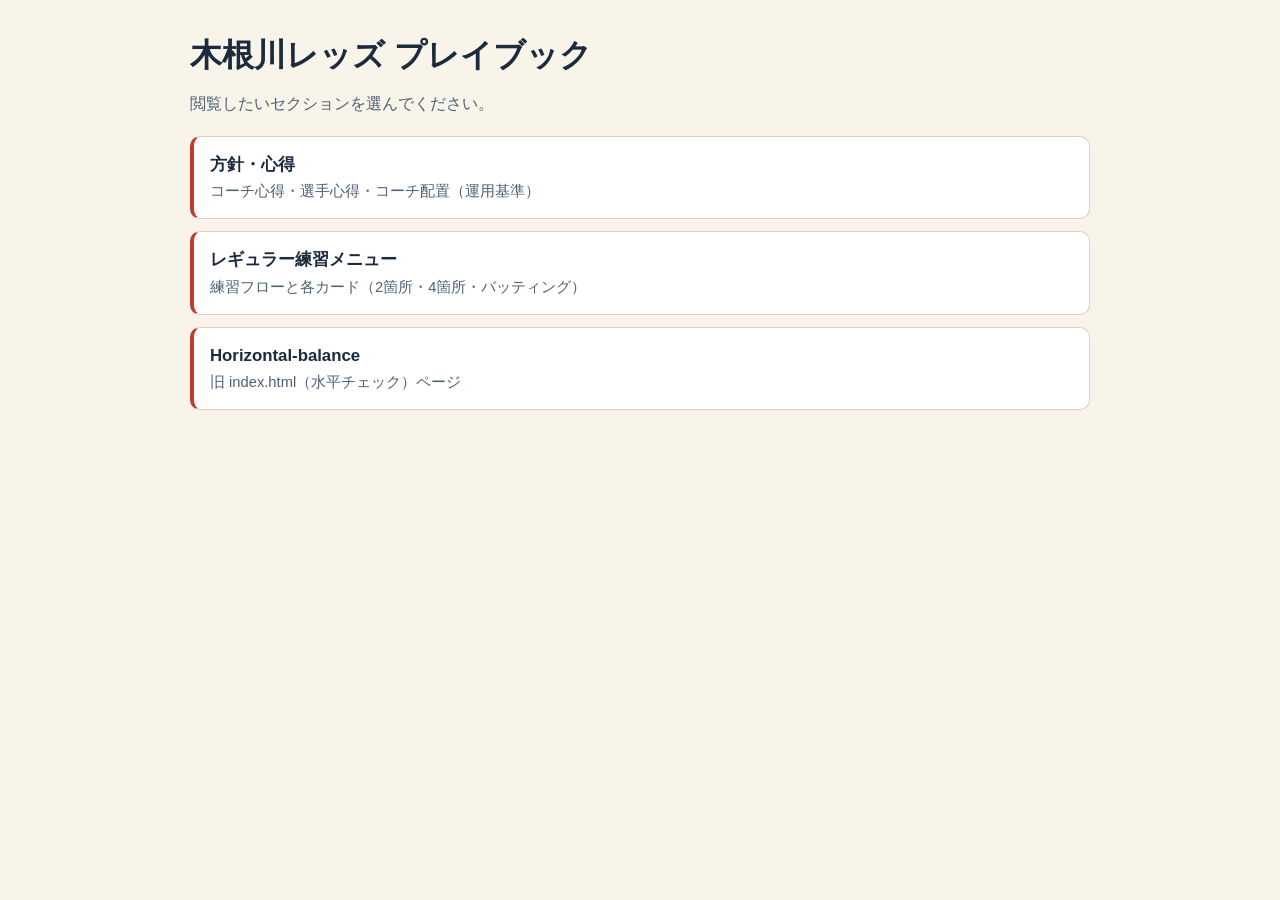
==== index.html @ f2323adc "Replace index with navigation hub and move old page to Horizontal-balance" ====
<!DOCTYPE html>
<html lang="ja">
<head>
  <meta charset="UTF-8">
  <meta name="viewport" content="width=device-width, initial-scale=1.0">
  <title>木根川レッズ プレイブック</title>
  <style>
    :root{--bg:#f8f4ea;--ink:#1b2a3d;--muted:#4d6074;--line:#d9d1c1;--card:#fff;--accent:#c43a2e}
    body{font-family:-apple-system,BlinkMacSystemFont,"Segoe UI",sans-serif;line-height:1.7;margin:0;background:var(--bg);color:var(--ink)}
    .wrap{max-width:900px;margin:0 auto;padding:28px 20px 40px}
    h1{font-size:2rem;margin:0 0 8px}
    p{margin:.4rem 0}
    .lead{color:var(--muted);margin-bottom:18px}
    .grid{display:grid;grid-template-columns:1fr;gap:12px}
    .card{display:block;background:var(--card);border:1px solid var(--line);border-left:4px solid var(--accent);border-radius:10px;padding:14px 16px;text-decoration:none;color:var(--ink)}
    .card-title{font-weight:700;font-size:1.05rem}
    .card-desc{font-size:.92rem;color:var(--muted)}
  </style>
</head>
<body>
  <main class="wrap">
    <h1>木根川レッズ プレイブック</h1>
    <p class="lead">閲覧したいセクションを選んでください。</p>

    <div class="grid">
      <a class="card" href="policy-mindset.html">
        <div class="card-title">方針・心得</div>
        <div class="card-desc">コーチ心得・選手心得・コーチ配置（運用基準）</div>
      </a>

      <a class="card" href="regular-practice-menu.html">
        <div class="card-title">レギュラー練習メニュー</div>
        <div class="card-desc">練習フローと各カード（2箇所・4箇所・バッティング）</div>
      </a>

      <a class="card" href="Horizontal-balance.html">
        <div class="card-title">Horizontal-balance</div>
        <div class="card-desc">旧 index.html（水平チェック）ページ</div>
      </a>
    </div>
  </main>
</body>
</html>
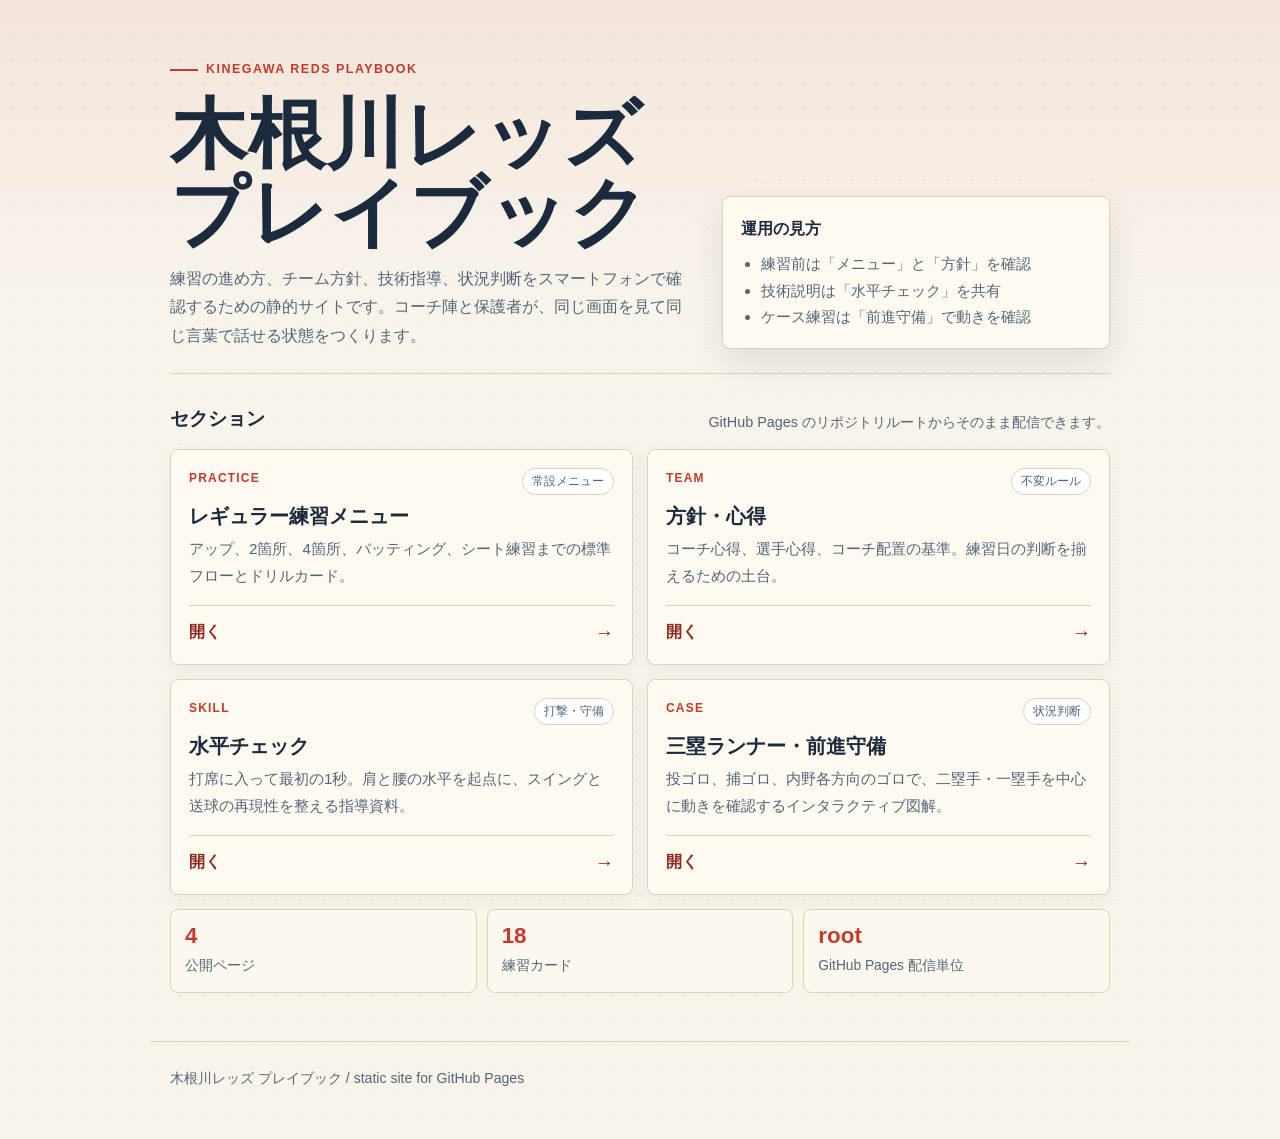
==== commit 0996087d: "Update static site" ====
--- a/index.html
+++ b/index.html
@@ -3,41 +3,197 @@
 <head>
   <meta charset="UTF-8">
   <meta name="viewport" content="width=device-width, initial-scale=1.0">
+  <meta name="theme-color" content="#1b2a3d">
+  <meta name="description" content="木根川レッズのコーチ陣・保護者向けプレイブック。練習メニュー、方針、指導資料、状況判断をスマートフォンで確認できます。">
   <title>木根川レッズ プレイブック</title>
   <style>
-    :root{--bg:#f8f4ea;--ink:#1b2a3d;--muted:#4d6074;--line:#d9d1c1;--card:#fff;--accent:#c43a2e}
-    body{font-family:-apple-system,BlinkMacSystemFont,"Segoe UI",sans-serif;line-height:1.7;margin:0;background:var(--bg);color:var(--ink)}
-    .wrap{max-width:900px;margin:0 auto;padding:28px 20px 40px}
-    h1{font-size:2rem;margin:0 0 8px}
-    p{margin:.4rem 0}
-    .lead{color:var(--muted);margin-bottom:18px}
-    .grid{display:grid;grid-template-columns:1fr;gap:12px}
-    .card{display:block;background:var(--card);border:1px solid var(--line);border-left:4px solid var(--accent);border-radius:10px;padding:14px 16px;text-decoration:none;color:var(--ink)}
-    .card-title{font-weight:700;font-size:1.05rem}
-    .card-desc{font-size:.92rem;color:var(--muted)}
+    :root{
+      --bg:#f8f4ea;
+      --paper:#fffaf0;
+      --ink:#1b2a3d;
+      --muted:#52667b;
+      --line:#d9d1c1;
+      --accent:#c43a2e;
+      --accent-deep:#8e2a20;
+      --field:#2f684f;
+      --gold:#d49b2a;
+      --shadow:0 14px 34px rgba(27,42,61,.10);
+    }
+    *{box-sizing:border-box}
+    body{
+      margin:0;
+      font-family:-apple-system,BlinkMacSystemFont,"Segoe UI","Hiragino Sans","Yu Gothic",sans-serif;
+      line-height:1.75;
+      background:
+        linear-gradient(180deg,rgba(196,58,46,.08),transparent 300px),
+        radial-gradient(circle at 12px 12px,rgba(27,42,61,.06) 1px,transparent 1px),
+        var(--bg);
+      background-size:auto,24px 24px,auto;
+      color:var(--ink);
+    }
+    a{color:inherit}
+    .wrap{max-width:980px;margin:0 auto;padding:24px 20px 48px}
+    .hero{
+      display:grid;
+      grid-template-columns:1.15fr .85fr;
+      gap:28px;
+      align-items:end;
+      padding:28px 0 24px;
+      border-bottom:1px solid var(--line);
+    }
+    .eyebrow{
+      display:inline-flex;
+      align-items:center;
+      gap:8px;
+      margin:0 0 14px;
+      color:var(--accent);
+      font-size:.78rem;
+      font-weight:800;
+      letter-spacing:.12em;
+    }
+    .eyebrow::before{content:"";width:28px;height:2px;background:var(--accent)}
+    h1{font-size:clamp(2.35rem,7vw,4.8rem);line-height:1.02;margin:0 0 12px;letter-spacing:.01em}
+    .lead{max-width:660px;margin:0;color:var(--muted);font-size:1.02rem}
+    .hero-panel{
+      background:var(--paper);
+      border:1px solid var(--line);
+      border-radius:8px;
+      padding:18px;
+      box-shadow:var(--shadow);
+    }
+    .hero-panel strong{display:block;margin-bottom:8px}
+    .hero-panel ul{margin:0;padding-left:1.25rem;color:var(--muted);font-size:.94rem}
+    .section-head{display:flex;justify-content:space-between;gap:16px;align-items:end;margin:28px 0 14px}
+    h2{font-size:1.18rem;margin:0}
+    .section-note{margin:0;color:var(--muted);font-size:.9rem}
+    .grid{display:grid;grid-template-columns:repeat(2,minmax(0,1fr));gap:14px}
+    .card{
+      min-height:178px;
+      display:flex;
+      flex-direction:column;
+      justify-content:space-between;
+      gap:16px;
+      background:var(--paper);
+      border:1px solid var(--line);
+      border-radius:8px;
+      padding:18px;
+      text-decoration:none;
+      box-shadow:0 5px 18px rgba(27,42,61,.05);
+      transition:transform .16s ease,border-color .16s ease,box-shadow .16s ease;
+    }
+    .card:hover,.card:focus-visible{
+      transform:translateY(-2px);
+      border-color:rgba(196,58,46,.55);
+      box-shadow:var(--shadow);
+      outline:none;
+    }
+    .card-top{display:flex;justify-content:space-between;gap:12px;align-items:flex-start}
+    .card-kicker{font-size:.75rem;font-weight:800;letter-spacing:.1em;color:var(--accent)}
+    .badge{flex:none;border:1px solid var(--line);border-radius:999px;padding:2px 9px;color:var(--muted);font-size:.75rem;background:#fff}
+    .card-title{display:block;margin:8px 0 6px;font-weight:850;font-size:1.24rem;line-height:1.35}
+    .card-desc{margin:0;color:var(--muted);font-size:.95rem}
+    .card-action{display:flex;align-items:center;justify-content:space-between;border-top:1px solid var(--line);padding-top:12px;font-weight:800;color:var(--accent-deep)}
+    .card-action span:last-child{font-size:1.2rem;line-height:1}
+    .status{
+      display:grid;
+      grid-template-columns:repeat(3,minmax(0,1fr));
+      gap:10px;
+      margin-top:14px;
+    }
+    .metric{background:rgba(255,250,240,.72);border:1px solid var(--line);border-radius:8px;padding:14px}
+    .metric strong{display:block;font-size:1.4rem;line-height:1.1;color:var(--accent)}
+    .metric span{display:block;margin-top:5px;color:var(--muted);font-size:.86rem}
+    footer{margin-top:34px;padding-top:18px;border-top:1px solid var(--line);color:var(--muted);font-size:.88rem}
+    @media (max-width:760px){
+      .wrap{padding:18px 16px 38px}
+      .hero{grid-template-columns:1fr;gap:18px;padding-top:18px}
+      .grid,.status{grid-template-columns:1fr}
+      .section-head{display:block}
+      .section-note{margin-top:4px}
+    }
   </style>
 </head>
 <body>
   <main class="wrap">
-    <h1>木根川レッズ プレイブック</h1>
-    <p class="lead">閲覧したいセクションを選んでください。</p>
+    <section class="hero">
+      <div>
+        <p class="eyebrow">KINEGAWA REDS PLAYBOOK</p>
+        <h1>木根川レッズ<br>プレイブック</h1>
+        <p class="lead">練習の進め方、チーム方針、技術指導、状況判断をスマートフォンで確認するための静的サイトです。コーチ陣と保護者が、同じ画面を見て同じ言葉で話せる状態をつくります。</p>
+      </div>
+      <aside class="hero-panel" aria-label="運用メモ">
+        <strong>運用の見方</strong>
+        <ul>
+          <li>練習前は「メニュー」と「方針」を確認</li>
+          <li>技術説明は「水平チェック」を共有</li>
+          <li>ケース練習は「前進守備」で動きを確認</li>
+        </ul>
+      </aside>
+    </section>
+
+    <div class="section-head">
+      <h2>セクション</h2>
+      <p class="section-note">GitHub Pages のリポジトリルートからそのまま配信できます。</p>
+    </div>
 
     <div class="grid">
-      <a class="card" href="policy-mindset.html">
-        <div class="card-title">方針・心得</div>
-        <div class="card-desc">コーチ心得・選手心得・コーチ配置（運用基準）</div>
+      <a class="card" href="regular-practice-menu.html">
+        <div>
+          <div class="card-top">
+            <span class="card-kicker">PRACTICE</span>
+            <span class="badge">常設メニュー</span>
+          </div>
+          <span class="card-title">レギュラー練習メニュー</span>
+          <p class="card-desc">アップ、2箇所、4箇所、バッティング、シート練習までの標準フローとドリルカード。</p>
+        </div>
+        <div class="card-action"><span>開く</span><span>→</span></div>
       </a>
 
-      <a class="card" href="regular-practice-menu.html">
-        <div class="card-title">レギュラー練習メニュー</div>
-        <div class="card-desc">練習フローと各カード（2箇所・4箇所・バッティング）</div>
+      <a class="card" href="policy-mindset.html">
+        <div>
+          <div class="card-top">
+            <span class="card-kicker">TEAM</span>
+            <span class="badge">不変ルール</span>
+          </div>
+          <span class="card-title">方針・心得</span>
+          <p class="card-desc">コーチ心得、選手心得、コーチ配置の基準。練習日の判断を揃えるための土台。</p>
+        </div>
+        <div class="card-action"><span>開く</span><span>→</span></div>
       </a>
 
       <a class="card" href="Horizontal-balance.html">
-        <div class="card-title">Horizontal-balance</div>
-        <div class="card-desc">旧 index.html（水平チェック）ページ</div>
+        <div>
+          <div class="card-top">
+            <span class="card-kicker">SKILL</span>
+            <span class="badge">打撃・守備</span>
+          </div>
+          <span class="card-title">水平チェック</span>
+          <p class="card-desc">打席に入って最初の1秒。肩と腰の水平を起点に、スイングと送球の再現性を整える指導資料。</p>
+        </div>
+        <div class="card-action"><span>開く</span><span>→</span></div>
+      </a>
+
+      <a class="card" href="3runner-forward-grounder.html">
+        <div>
+          <div class="card-top">
+            <span class="card-kicker">CASE</span>
+            <span class="badge">状況判断</span>
+          </div>
+          <span class="card-title">三塁ランナー・前進守備</span>
+          <p class="card-desc">投ゴロ、捕ゴロ、内野各方向のゴロで、二塁手・一塁手を中心に動きを確認するインタラクティブ図解。</p>
+        </div>
+        <div class="card-action"><span>開く</span><span>→</span></div>
       </a>
     </div>
+
+    <section class="status" aria-label="サイト概要">
+      <div class="metric"><strong>4</strong><span>公開ページ</span></div>
+      <div class="metric"><strong>18</strong><span>練習カード</span></div>
+      <div class="metric"><strong>root</strong><span>GitHub Pages 配信単位</span></div>
+    </section>
   </main>
+  <footer class="wrap">
+    <span>木根川レッズ プレイブック / static site for GitHub Pages</span>
+  </footer>
 </body>
 </html>
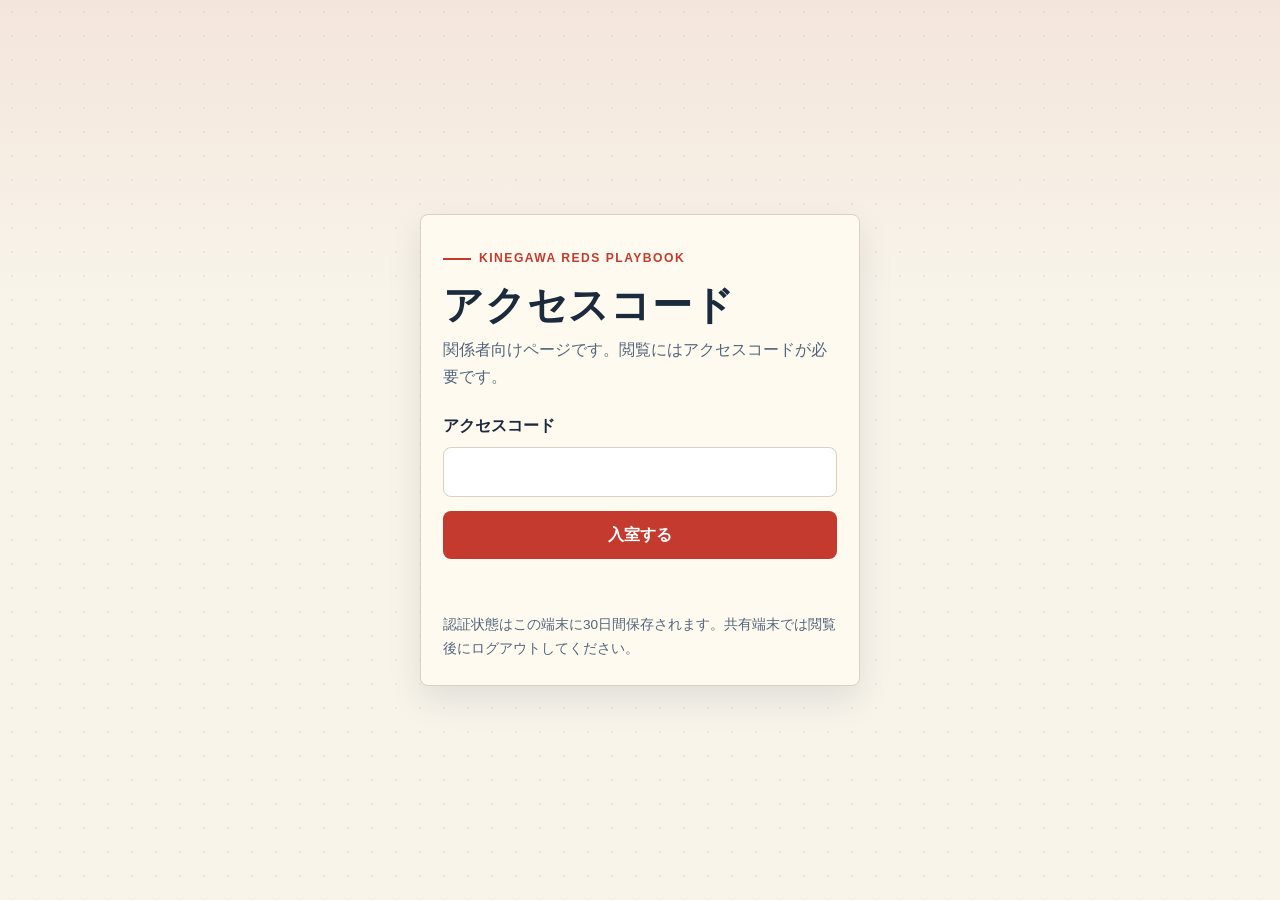
==== commit ee1415ab: "Add client-side access gate" ====
--- a/index.html
+++ b/index.html
@@ -6,6 +6,8 @@
   <meta name="theme-color" content="#1b2a3d">
   <meta name="description" content="木根川レッズのコーチ陣・保護者向けプレイブック。練習メニュー、方針、指導資料、状況判断をスマートフォンで確認できます。">
   <title>木根川レッズ プレイブック</title>
+  <script src="guard.js"></script>
+  <script src="logout.js" defer></script>
   <style>
     :root{
       --bg:#f8f4ea;
@@ -104,6 +106,9 @@
     .metric strong{display:block;font-size:1.4rem;line-height:1.1;color:var(--accent)}
     .metric span{display:block;margin-top:5px;color:var(--muted);font-size:.86rem}
     footer{margin-top:34px;padding-top:18px;border-top:1px solid var(--line);color:var(--muted);font-size:.88rem}
+    .footer-row{display:flex;justify-content:space-between;align-items:center;gap:12px;flex-wrap:wrap}
+    .logout-link{border:1px solid var(--line);border-radius:999px;background:rgba(255,250,240,.72);padding:5px 12px;color:var(--accent-deep);font:inherit;font-weight:800;text-decoration:none;cursor:pointer}
+    .logout-link:hover{border-color:rgba(196,58,46,.55)}
     @media (max-width:760px){
       .wrap{padding:18px 16px 38px}
       .hero{grid-template-columns:1fr;gap:18px;padding-top:18px}
@@ -193,7 +198,10 @@
     </section>
   </main>
   <footer class="wrap">
-    <span>木根川レッズ プレイブック / static site for GitHub Pages</span>
+    <div class="footer-row">
+      <span>木根川レッズ プレイブック / static site for GitHub Pages</span>
+      <a class="logout-link" href="#" id="logoutLink">ログアウト</a>
+    </div>
   </footer>
 </body>
 </html>
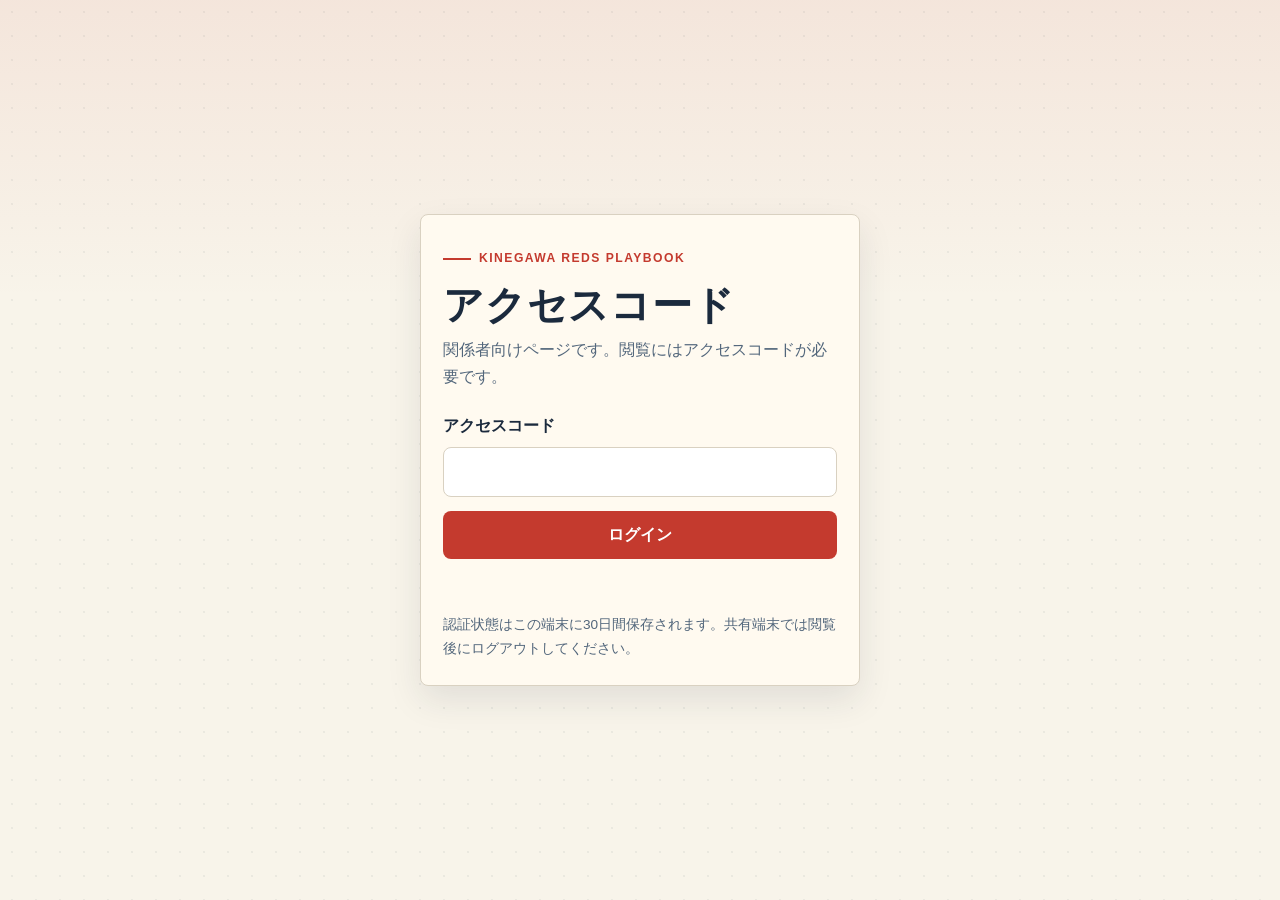
==== commit 615362ae: "Update access gate wording" ====
--- a/index.html
+++ b/index.html
@@ -96,23 +96,12 @@
     .card-desc{margin:0;color:var(--muted);font-size:.95rem}
     .card-action{display:flex;align-items:center;justify-content:space-between;border-top:1px solid var(--line);padding-top:12px;font-weight:800;color:var(--accent-deep)}
     .card-action span:last-child{font-size:1.2rem;line-height:1}
-    .status{
-      display:grid;
-      grid-template-columns:repeat(3,minmax(0,1fr));
-      gap:10px;
-      margin-top:14px;
-    }
-    .metric{background:rgba(255,250,240,.72);border:1px solid var(--line);border-radius:8px;padding:14px}
-    .metric strong{display:block;font-size:1.4rem;line-height:1.1;color:var(--accent)}
-    .metric span{display:block;margin-top:5px;color:var(--muted);font-size:.86rem}
-    footer{margin-top:34px;padding-top:18px;border-top:1px solid var(--line);color:var(--muted);font-size:.88rem}
-    .footer-row{display:flex;justify-content:space-between;align-items:center;gap:12px;flex-wrap:wrap}
-    .logout-link{border:1px solid var(--line);border-radius:999px;background:rgba(255,250,240,.72);padding:5px 12px;color:var(--accent-deep);font:inherit;font-weight:800;text-decoration:none;cursor:pointer}
+    .logout-link{display:inline-flex;margin-top:14px;border:1px solid var(--line);border-radius:999px;background:rgba(255,255,255,.72);padding:5px 12px;color:var(--accent-deep);font:inherit;font-size:.88rem;font-weight:800;text-decoration:none;cursor:pointer}
     .logout-link:hover{border-color:rgba(196,58,46,.55)}
     @media (max-width:760px){
       .wrap{padding:18px 16px 38px}
       .hero{grid-template-columns:1fr;gap:18px;padding-top:18px}
-      .grid,.status{grid-template-columns:1fr}
+      .grid{grid-template-columns:1fr}
       .section-head{display:block}
       .section-note{margin-top:4px}
     }
@@ -133,12 +122,12 @@
           <li>技術説明は「水平チェック」を共有</li>
           <li>ケース練習は「前進守備」で動きを確認</li>
         </ul>
+        <a class="logout-link" href="#" id="logoutLink">ログアウト</a>
       </aside>
     </section>
 
     <div class="section-head">
       <h2>セクション</h2>
-      <p class="section-note">GitHub Pages のリポジトリルートからそのまま配信できます。</p>
     </div>
 
     <div class="grid">
@@ -190,18 +179,6 @@
         <div class="card-action"><span>開く</span><span>→</span></div>
       </a>
     </div>
-
-    <section class="status" aria-label="サイト概要">
-      <div class="metric"><strong>4</strong><span>公開ページ</span></div>
-      <div class="metric"><strong>18</strong><span>練習カード</span></div>
-      <div class="metric"><strong>root</strong><span>GitHub Pages 配信単位</span></div>
-    </section>
   </main>
-  <footer class="wrap">
-    <div class="footer-row">
-      <span>木根川レッズ プレイブック / static site for GitHub Pages</span>
-      <a class="logout-link" href="#" id="logoutLink">ログアウト</a>
-    </div>
-  </footer>
 </body>
 </html>
